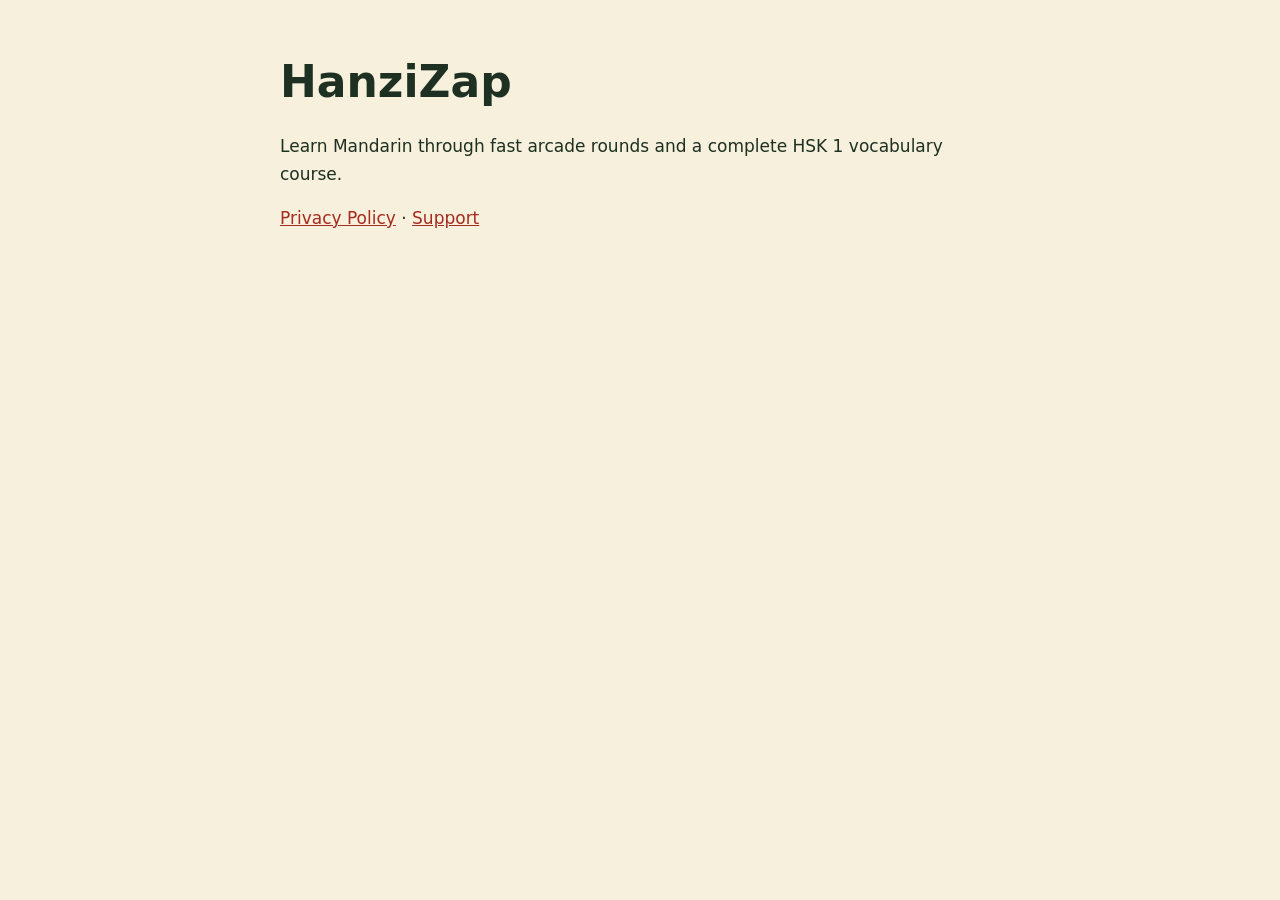
==== index.html @ 844ff972 "hanzizap site files" ====
<!doctype html>
<html lang="en">
<head>
  <meta charset="utf-8">
  <meta name="viewport" content="width=device-width, initial-scale=1">
  <title>HanziZap</title>
  <style>body{font:17px/1.6 system-ui,sans-serif;max-width:720px;margin:60px auto;padding:0 22px;color:#1d3021;background:#f6f0dc}a{color:#a52a20}h1{font-size:44px;line-height:1}</style>
</head>
<body>
  <h1>HanziZap</h1>
  <p>Learn Mandarin through fast arcade rounds and a complete HSK 1 vocabulary course.</p>
  <p><a href="privacy.html">Privacy Policy</a> · <a href="support.html">Support</a></p>
</body>
</html>
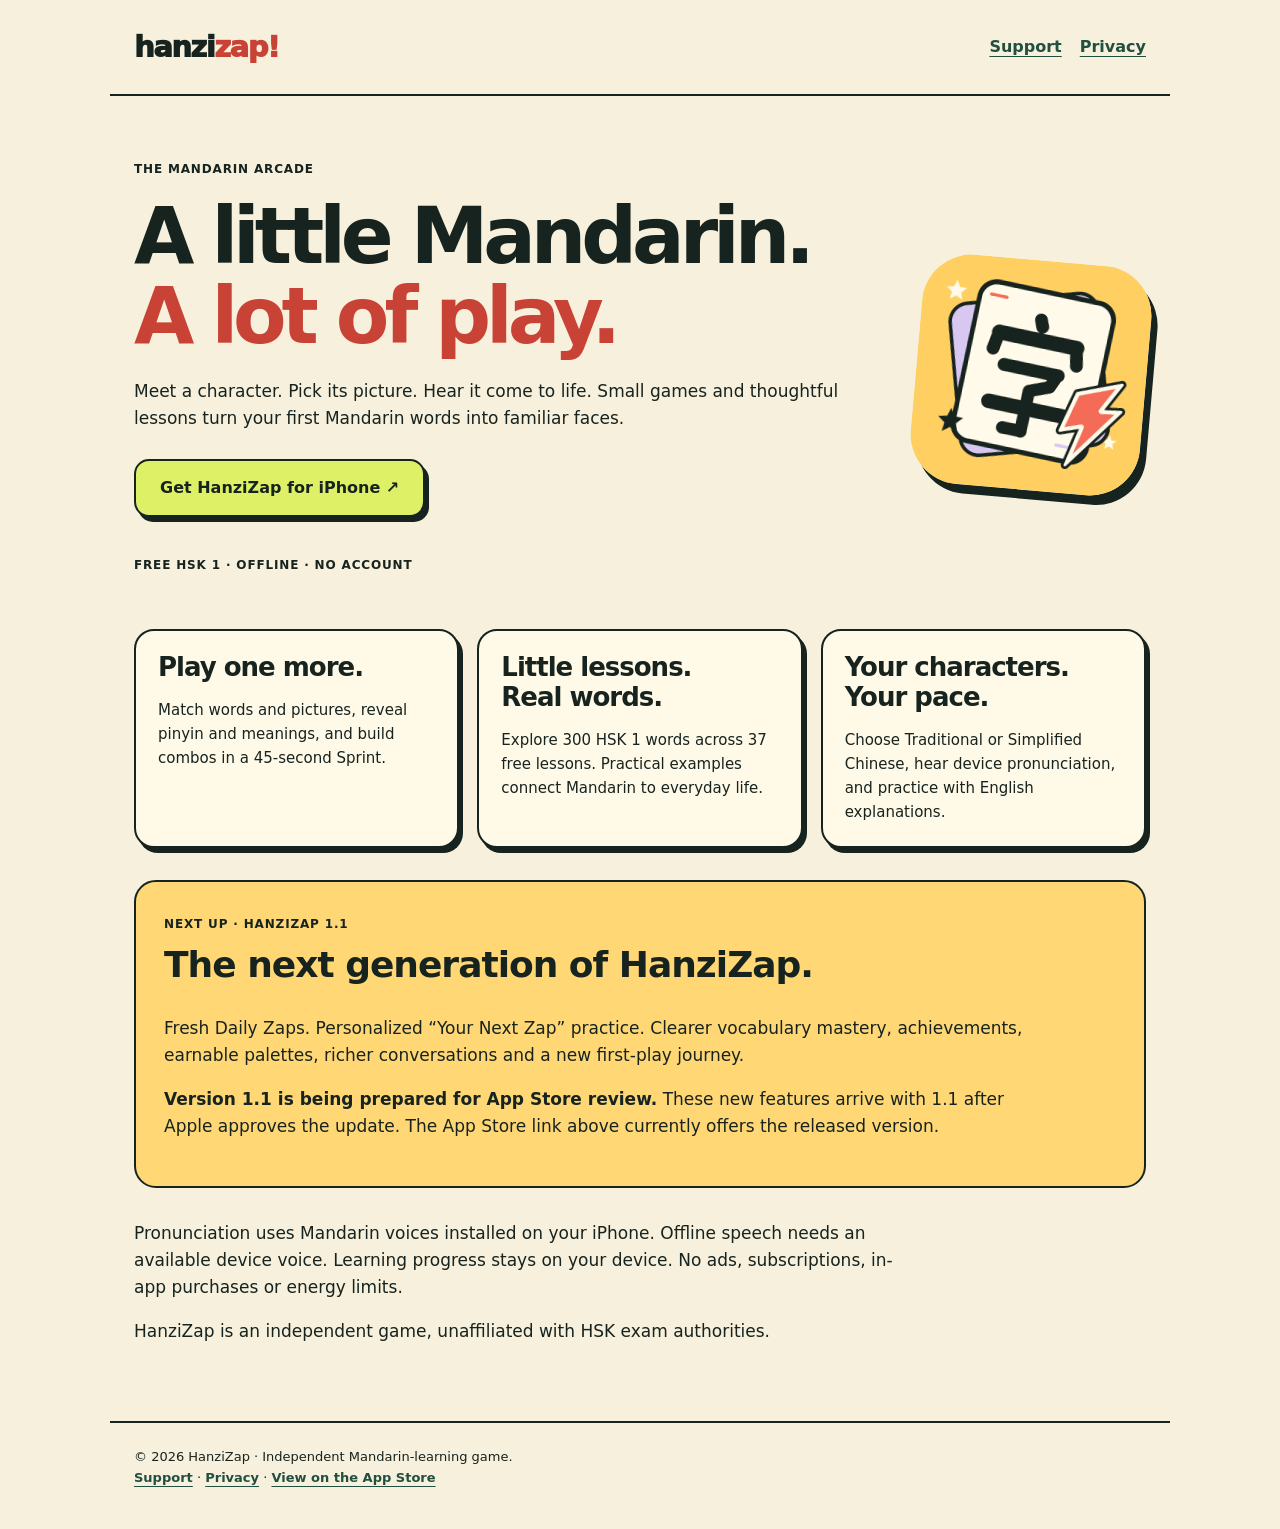
==== commit 978b4a53: "Prepare HanziZap 1.1 marketing, support and sharing privacy information" ====
--- a/index.html
+++ b/index.html
@@ -1,14 +1 @@
-<!doctype html>
-<html lang="en">
-<head>
-  <meta charset="utf-8">
-  <meta name="viewport" content="width=device-width, initial-scale=1">
-  <title>HanziZap</title>
-  <style>body{font:17px/1.6 system-ui,sans-serif;max-width:720px;margin:60px auto;padding:0 22px;color:#1d3021;background:#f6f0dc}a{color:#a52a20}h1{font-size:44px;line-height:1}</style>
-</head>
-<body>
-  <h1>HanziZap</h1>
-  <p>Learn Mandarin through fast arcade rounds and a complete HSK 1 vocabulary course.</p>
-  <p><a href="privacy.html">Privacy Policy</a> · <a href="support.html">Support</a></p>
-</body>
-</html>
+<!doctype html><html lang="en"><head><meta charset="utf-8"><meta name="viewport" content="width=device-width,initial-scale=1"><meta name="theme-color" content="#f6f0dc"><meta name="description" content="HanziZap turns beginner Mandarin into illustrated arcade games and 37 free HSK 1 lessons. Learn offline, without ads or an account."><title>HanziZap · The Mandarin Arcade</title><style>*{box-sizing:border-box}body{margin:0;background:#f6f0dc;color:#17231f;font-family:system-ui,-apple-system,sans-serif;line-height:1.6;background-image:radial-gradient(#17231f18 .7px,transparent .7px);background-size:8px 8px}header,main,footer{max-width:1060px;margin:auto;padding:24px}header{display:flex;align-items:center;justify-content:space-between;gap:16px;flex-wrap:wrap;border-bottom:2px solid #17231f}header>a{font-size:29px;font-weight:950;letter-spacing:-1.5px;text-decoration:none;color:#17231f}header>a span,.accent{color:#c84235}nav{display:flex;gap:18px;flex-wrap:wrap}a{color:#214f40;font-weight:800;text-underline-offset:4px}a:focus-visible,summary:focus-visible{outline:3px solid #c84235;outline-offset:4px}h1{font-size:clamp(40px,7vw,78px);letter-spacing:-.065em;line-height:1.02;margin:16px 0 22px}h2{font-size:26px;letter-spacing:-1px;line-height:1.15;margin-top:30px}p{font-size:17px;max-width:760px}small,.eyebrow{font-size:12px;font-weight:850;letter-spacing:.07em}.hero{display:grid;grid-template-columns:1fr 230px;gap:40px;align-items:center;padding:35px 0}.icon{width:230px;height:230px;border-radius:50px;transform:rotate(5deg);box-shadow:7px 9px 0 #17231f}.button{display:inline-block;padding:14px 24px;min-height:48px;border:2px solid #17231f;border-radius:15px;background:#def166;color:#17231f;text-decoration:none;box-shadow:4px 5px 0 #17231f;margin:10px 8px 16px 0}.grid{display:grid;grid-template-columns:repeat(3,1fr);gap:18px}.card{padding:22px;border:2px solid #17231f;border-radius:20px;background:#fff9e7;box-shadow:4px 5px 0 #17231f}.card h2{margin:0 0 12px}.card p{font-size:15px;margin-bottom:0}.next{background:#ffd775;border:2px solid #17231f;border-radius:22px;padding:28px;margin:32px 0}.next h2{font-size:36px;margin-top:8px}.next p{max-width:860px}.prose{max-width:800px;padding-bottom:50px}.prose h1{font-size:50px}.prose h2{font-size:24px}.prose p,.prose li{font-size:16px}.notice{border-left:5px solid #c84235;padding:8px 18px;background:#fff9e7}footer{border-top:2px solid #17231f;margin-top:35px;font-size:13px;padding-bottom:40px}details{border:2px solid #17231f;border-radius:16px;padding:0 18px;background:#fff9e7;margin:18px 0}summary{min-height:48px;align-content:center;cursor:pointer;font-weight:800}@media(max-width:720px){.hero{grid-template-columns:1fr;gap:20px}.icon{width:140px;height:140px;grid-row:1}.grid{grid-template-columns:1fr}.next{padding:20px}header,main,footer{padding:20px}.prose h1{font-size:39px}}@media(prefers-reduced-motion:reduce){*{scroll-behavior:auto}}</style></head><body><header><a href="index.html" aria-label="HanziZap home">hanzi<span>zap!</span></a><nav aria-label="Main"><a href="support.html">Support</a><a href="privacy.html">Privacy</a></nav></header><main><section class="hero"><div><span class="eyebrow">THE MANDARIN ARCADE</span><h1>A little Mandarin.<br><span class="accent">A lot of play.</span></h1><p>Meet a character. Pick its picture. Hear it come to life. Small games and thoughtful lessons turn your first Mandarin words into familiar faces.</p><a class="button" href="https://apps.apple.com/app/id6828745593">Get HanziZap for iPhone ↗︎</a><p><small>FREE HSK 1 · OFFLINE · NO ACCOUNT</small></p></div><img class="icon" src="app-icon.png" width="230" height="230" alt="HanziZap’s illustrated arcade icon"></section><section class="grid" aria-label="Ways to learn"><article class="card"><h2>Play one more.</h2><p>Match words and pictures, reveal pinyin and meanings, and build combos in a 45-second Sprint.</p></article><article class="card"><h2>Little lessons.<br>Real words.</h2><p>Explore 300 HSK 1 words across 37 free lessons. Practical examples connect Mandarin to everyday life.</p></article><article class="card"><h2>Your characters.<br>Your pace.</h2><p>Choose Traditional or Simplified Chinese, hear device pronunciation, and practice with English explanations.</p></article></section><section class="next"><span class="eyebrow">NEXT UP · HANZIZAP 1.1</span><h2>The next generation of HanziZap.</h2><p>Fresh Daily Zaps. Personalized “Your Next Zap” practice. Clearer vocabulary mastery, achievements, earnable palettes, richer conversations and a new first-play journey.</p><p><strong>Version 1.1 is being prepared for App Store review.</strong> These new features arrive with 1.1 after Apple approves the update. The App Store link above currently offers the released version.</p></section><p>Pronunciation uses Mandarin voices installed on your iPhone. Offline speech needs an available device voice. Learning progress stays on your device. No ads, subscriptions, in-app purchases or energy limits.</p><p>HanziZap is an independent game, unaffiliated with HSK exam authorities.</p></main><footer>© 2026 HanziZap · Independent Mandarin-learning game.<br><a href="support.html">Support</a> · <a href="privacy.html">Privacy</a> · <a href="https://apps.apple.com/app/id6828745593">View on the App Store</a></footer></body></html>
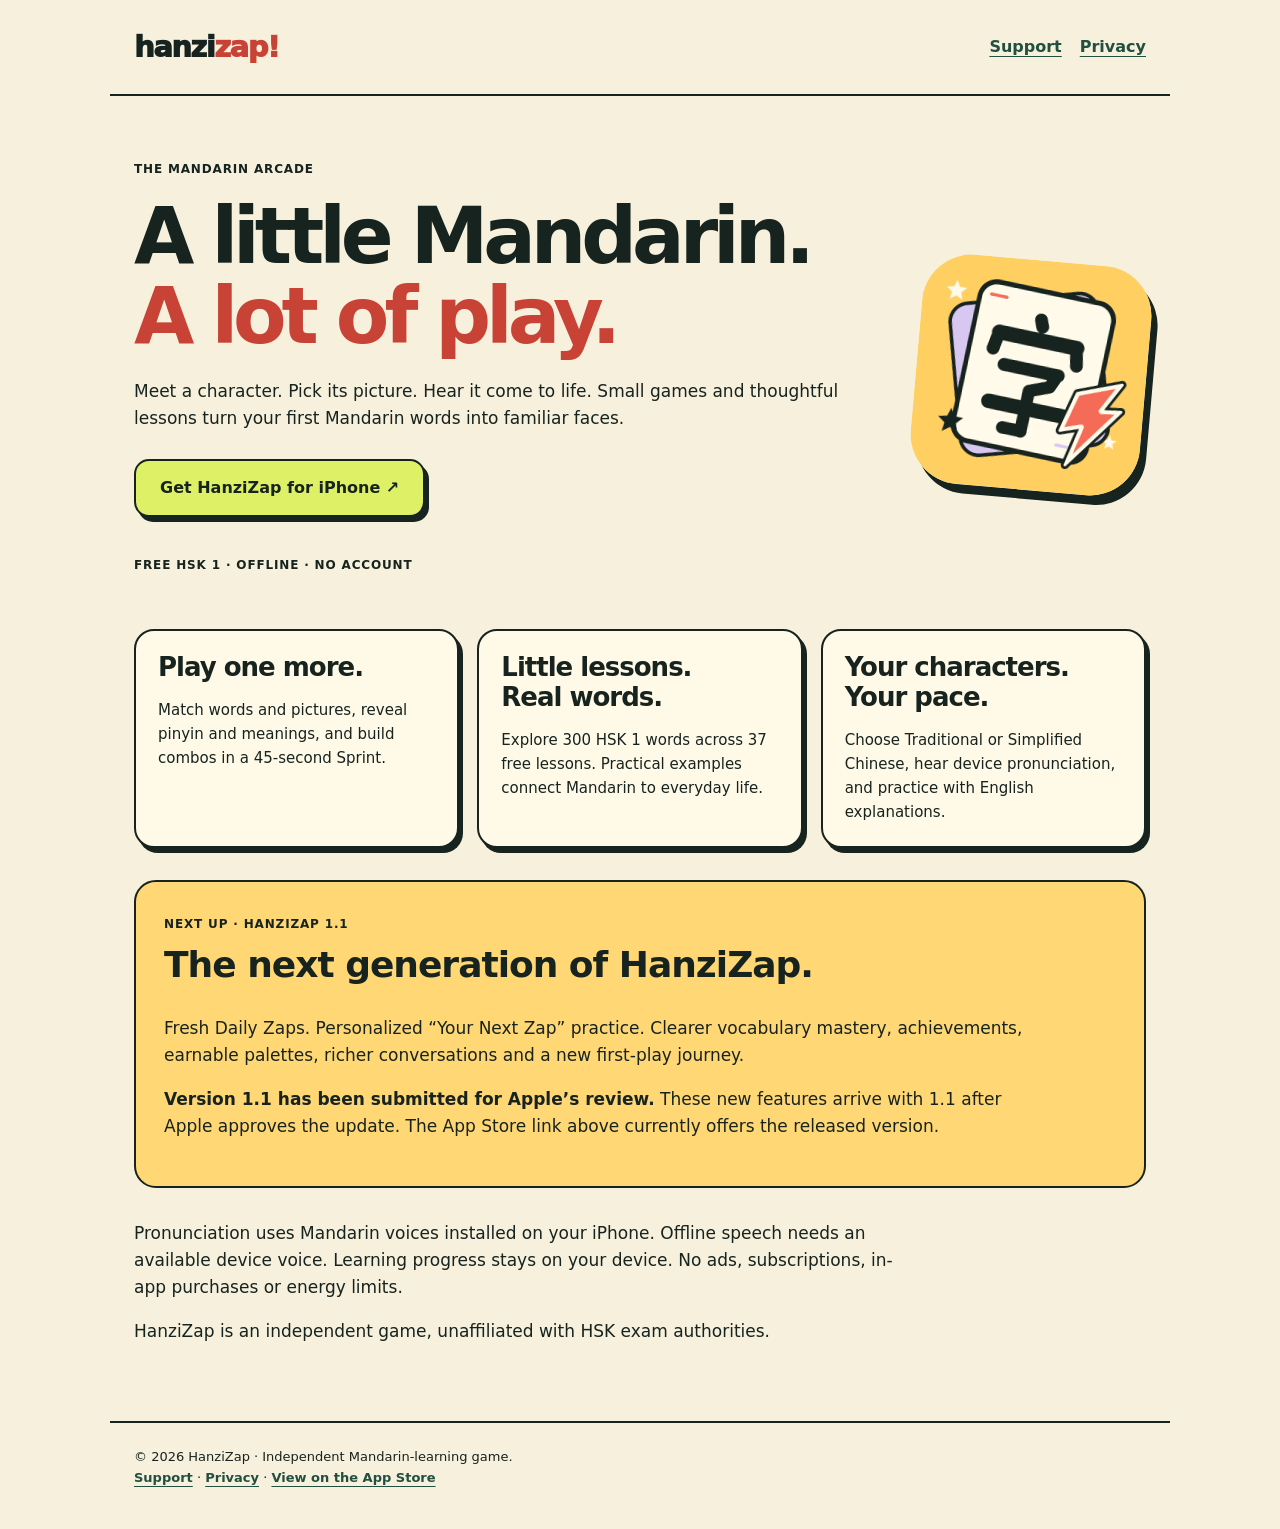
==== commit 83fe53a7: "Confirm HanziZap 1.1 submitted for Apple review" ====
--- a/index.html
+++ b/index.html
@@ -1 +1 @@
-<!doctype html><html lang="en"><head><meta charset="utf-8"><meta name="viewport" content="width=device-width,initial-scale=1"><meta name="theme-color" content="#f6f0dc"><meta name="description" content="HanziZap turns beginner Mandarin into illustrated arcade games and 37 free HSK 1 lessons. Learn offline, without ads or an account."><title>HanziZap · The Mandarin Arcade</title><style>*{box-sizing:border-box}body{margin:0;background:#f6f0dc;color:#17231f;font-family:system-ui,-apple-system,sans-serif;line-height:1.6;background-image:radial-gradient(#17231f18 .7px,transparent .7px);background-size:8px 8px}header,main,footer{max-width:1060px;margin:auto;padding:24px}header{display:flex;align-items:center;justify-content:space-between;gap:16px;flex-wrap:wrap;border-bottom:2px solid #17231f}header>a{font-size:29px;font-weight:950;letter-spacing:-1.5px;text-decoration:none;color:#17231f}header>a span,.accent{color:#c84235}nav{display:flex;gap:18px;flex-wrap:wrap}a{color:#214f40;font-weight:800;text-underline-offset:4px}a:focus-visible,summary:focus-visible{outline:3px solid #c84235;outline-offset:4px}h1{font-size:clamp(40px,7vw,78px);letter-spacing:-.065em;line-height:1.02;margin:16px 0 22px}h2{font-size:26px;letter-spacing:-1px;line-height:1.15;margin-top:30px}p{font-size:17px;max-width:760px}small,.eyebrow{font-size:12px;font-weight:850;letter-spacing:.07em}.hero{display:grid;grid-template-columns:1fr 230px;gap:40px;align-items:center;padding:35px 0}.icon{width:230px;height:230px;border-radius:50px;transform:rotate(5deg);box-shadow:7px 9px 0 #17231f}.button{display:inline-block;padding:14px 24px;min-height:48px;border:2px solid #17231f;border-radius:15px;background:#def166;color:#17231f;text-decoration:none;box-shadow:4px 5px 0 #17231f;margin:10px 8px 16px 0}.grid{display:grid;grid-template-columns:repeat(3,1fr);gap:18px}.card{padding:22px;border:2px solid #17231f;border-radius:20px;background:#fff9e7;box-shadow:4px 5px 0 #17231f}.card h2{margin:0 0 12px}.card p{font-size:15px;margin-bottom:0}.next{background:#ffd775;border:2px solid #17231f;border-radius:22px;padding:28px;margin:32px 0}.next h2{font-size:36px;margin-top:8px}.next p{max-width:860px}.prose{max-width:800px;padding-bottom:50px}.prose h1{font-size:50px}.prose h2{font-size:24px}.prose p,.prose li{font-size:16px}.notice{border-left:5px solid #c84235;padding:8px 18px;background:#fff9e7}footer{border-top:2px solid #17231f;margin-top:35px;font-size:13px;padding-bottom:40px}details{border:2px solid #17231f;border-radius:16px;padding:0 18px;background:#fff9e7;margin:18px 0}summary{min-height:48px;align-content:center;cursor:pointer;font-weight:800}@media(max-width:720px){.hero{grid-template-columns:1fr;gap:20px}.icon{width:140px;height:140px;grid-row:1}.grid{grid-template-columns:1fr}.next{padding:20px}header,main,footer{padding:20px}.prose h1{font-size:39px}}@media(prefers-reduced-motion:reduce){*{scroll-behavior:auto}}</style></head><body><header><a href="index.html" aria-label="HanziZap home">hanzi<span>zap!</span></a><nav aria-label="Main"><a href="support.html">Support</a><a href="privacy.html">Privacy</a></nav></header><main><section class="hero"><div><span class="eyebrow">THE MANDARIN ARCADE</span><h1>A little Mandarin.<br><span class="accent">A lot of play.</span></h1><p>Meet a character. Pick its picture. Hear it come to life. Small games and thoughtful lessons turn your first Mandarin words into familiar faces.</p><a class="button" href="https://apps.apple.com/app/id6828745593">Get HanziZap for iPhone ↗︎</a><p><small>FREE HSK 1 · OFFLINE · NO ACCOUNT</small></p></div><img class="icon" src="app-icon.png" width="230" height="230" alt="HanziZap’s illustrated arcade icon"></section><section class="grid" aria-label="Ways to learn"><article class="card"><h2>Play one more.</h2><p>Match words and pictures, reveal pinyin and meanings, and build combos in a 45-second Sprint.</p></article><article class="card"><h2>Little lessons.<br>Real words.</h2><p>Explore 300 HSK 1 words across 37 free lessons. Practical examples connect Mandarin to everyday life.</p></article><article class="card"><h2>Your characters.<br>Your pace.</h2><p>Choose Traditional or Simplified Chinese, hear device pronunciation, and practice with English explanations.</p></article></section><section class="next"><span class="eyebrow">NEXT UP · HANZIZAP 1.1</span><h2>The next generation of HanziZap.</h2><p>Fresh Daily Zaps. Personalized “Your Next Zap” practice. Clearer vocabulary mastery, achievements, earnable palettes, richer conversations and a new first-play journey.</p><p><strong>Version 1.1 is being prepared for App Store review.</strong> These new features arrive with 1.1 after Apple approves the update. The App Store link above currently offers the released version.</p></section><p>Pronunciation uses Mandarin voices installed on your iPhone. Offline speech needs an available device voice. Learning progress stays on your device. No ads, subscriptions, in-app purchases or energy limits.</p><p>HanziZap is an independent game, unaffiliated with HSK exam authorities.</p></main><footer>© 2026 HanziZap · Independent Mandarin-learning game.<br><a href="support.html">Support</a> · <a href="privacy.html">Privacy</a> · <a href="https://apps.apple.com/app/id6828745593">View on the App Store</a></footer></body></html>+<!doctype html><html lang="en"><head><meta charset="utf-8"><meta name="viewport" content="width=device-width,initial-scale=1"><meta name="theme-color" content="#f6f0dc"><meta name="description" content="HanziZap turns beginner Mandarin into illustrated arcade games and 37 free HSK 1 lessons. Learn offline, without ads or an account."><title>HanziZap · The Mandarin Arcade</title><style>*{box-sizing:border-box}body{margin:0;background:#f6f0dc;color:#17231f;font-family:system-ui,-apple-system,sans-serif;line-height:1.6;background-image:radial-gradient(#17231f18 .7px,transparent .7px);background-size:8px 8px}header,main,footer{max-width:1060px;margin:auto;padding:24px}header{display:flex;align-items:center;justify-content:space-between;gap:16px;flex-wrap:wrap;border-bottom:2px solid #17231f}header>a{font-size:29px;font-weight:950;letter-spacing:-1.5px;text-decoration:none;color:#17231f}header>a span,.accent{color:#c84235}nav{display:flex;gap:18px;flex-wrap:wrap}a{color:#214f40;font-weight:800;text-underline-offset:4px}a:focus-visible,summary:focus-visible{outline:3px solid #c84235;outline-offset:4px}h1{font-size:clamp(40px,7vw,78px);letter-spacing:-.065em;line-height:1.02;margin:16px 0 22px}h2{font-size:26px;letter-spacing:-1px;line-height:1.15;margin-top:30px}p{font-size:17px;max-width:760px}small,.eyebrow{font-size:12px;font-weight:850;letter-spacing:.07em}.hero{display:grid;grid-template-columns:1fr 230px;gap:40px;align-items:center;padding:35px 0}.icon{width:230px;height:230px;border-radius:50px;transform:rotate(5deg);box-shadow:7px 9px 0 #17231f}.button{display:inline-block;padding:14px 24px;min-height:48px;border:2px solid #17231f;border-radius:15px;background:#def166;color:#17231f;text-decoration:none;box-shadow:4px 5px 0 #17231f;margin:10px 8px 16px 0}.grid{display:grid;grid-template-columns:repeat(3,1fr);gap:18px}.card{padding:22px;border:2px solid #17231f;border-radius:20px;background:#fff9e7;box-shadow:4px 5px 0 #17231f}.card h2{margin:0 0 12px}.card p{font-size:15px;margin-bottom:0}.next{background:#ffd775;border:2px solid #17231f;border-radius:22px;padding:28px;margin:32px 0}.next h2{font-size:36px;margin-top:8px}.next p{max-width:860px}.prose{max-width:800px;padding-bottom:50px}.prose h1{font-size:50px}.prose h2{font-size:24px}.prose p,.prose li{font-size:16px}.notice{border-left:5px solid #c84235;padding:8px 18px;background:#fff9e7}footer{border-top:2px solid #17231f;margin-top:35px;font-size:13px;padding-bottom:40px}details{border:2px solid #17231f;border-radius:16px;padding:0 18px;background:#fff9e7;margin:18px 0}summary{min-height:48px;align-content:center;cursor:pointer;font-weight:800}@media(max-width:720px){.hero{grid-template-columns:1fr;gap:20px}.icon{width:140px;height:140px;grid-row:1}.grid{grid-template-columns:1fr}.next{padding:20px}header,main,footer{padding:20px}.prose h1{font-size:39px}}@media(prefers-reduced-motion:reduce){*{scroll-behavior:auto}}</style></head><body><header><a href="index.html" aria-label="HanziZap home">hanzi<span>zap!</span></a><nav aria-label="Main"><a href="support.html">Support</a><a href="privacy.html">Privacy</a></nav></header><main><section class="hero"><div><span class="eyebrow">THE MANDARIN ARCADE</span><h1>A little Mandarin.<br><span class="accent">A lot of play.</span></h1><p>Meet a character. Pick its picture. Hear it come to life. Small games and thoughtful lessons turn your first Mandarin words into familiar faces.</p><a class="button" href="https://apps.apple.com/app/id6828745593">Get HanziZap for iPhone ↗︎</a><p><small>FREE HSK 1 · OFFLINE · NO ACCOUNT</small></p></div><img class="icon" src="app-icon.png" width="230" height="230" alt="HanziZap’s illustrated arcade icon"></section><section class="grid" aria-label="Ways to learn"><article class="card"><h2>Play one more.</h2><p>Match words and pictures, reveal pinyin and meanings, and build combos in a 45-second Sprint.</p></article><article class="card"><h2>Little lessons.<br>Real words.</h2><p>Explore 300 HSK 1 words across 37 free lessons. Practical examples connect Mandarin to everyday life.</p></article><article class="card"><h2>Your characters.<br>Your pace.</h2><p>Choose Traditional or Simplified Chinese, hear device pronunciation, and practice with English explanations.</p></article></section><section class="next"><span class="eyebrow">NEXT UP · HANZIZAP 1.1</span><h2>The next generation of HanziZap.</h2><p>Fresh Daily Zaps. Personalized “Your Next Zap” practice. Clearer vocabulary mastery, achievements, earnable palettes, richer conversations and a new first-play journey.</p><p><strong>Version 1.1 has been submitted for Apple’s review.</strong> These new features arrive with 1.1 after Apple approves the update. The App Store link above currently offers the released version.</p></section><p>Pronunciation uses Mandarin voices installed on your iPhone. Offline speech needs an available device voice. Learning progress stays on your device. No ads, subscriptions, in-app purchases or energy limits.</p><p>HanziZap is an independent game, unaffiliated with HSK exam authorities.</p></main><footer>© 2026 HanziZap · Independent Mandarin-learning game.<br><a href="support.html">Support</a> · <a href="privacy.html">Privacy</a> · <a href="https://apps.apple.com/app/id6828745593">View on the App Store</a></footer></body></html>
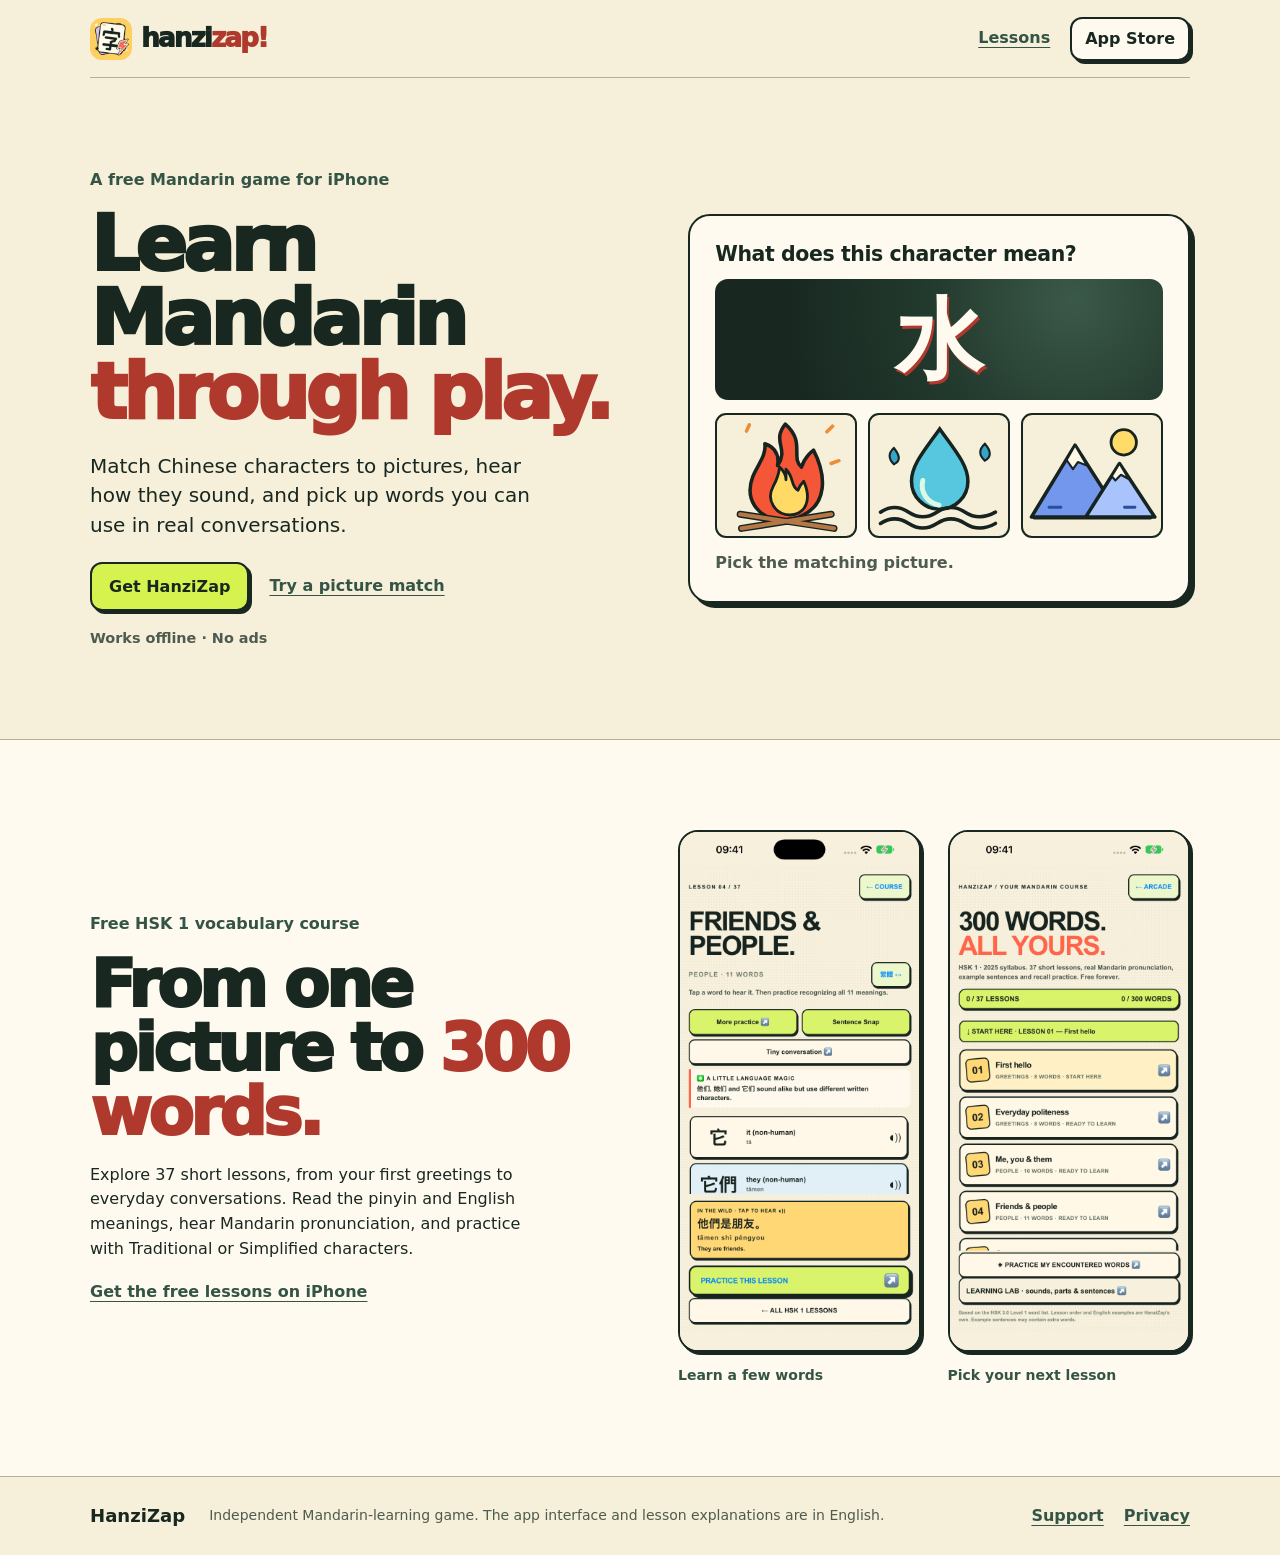
==== commit 18e9cb83: "Publish interactive HanziZap landing page" ====
--- a/index.html
+++ b/index.html
@@ -1 +1,111 @@
-<!doctype html><html lang="en"><head><meta charset="utf-8"><meta name="viewport" content="width=device-width,initial-scale=1"><meta name="theme-color" content="#f6f0dc"><meta name="description" content="HanziZap turns beginner Mandarin into illustrated arcade games and 37 free HSK 1 lessons. Learn offline, without ads or an account."><title>HanziZap · The Mandarin Arcade</title><style>*{box-sizing:border-box}body{margin:0;background:#f6f0dc;color:#17231f;font-family:system-ui,-apple-system,sans-serif;line-height:1.6;background-image:radial-gradient(#17231f18 .7px,transparent .7px);background-size:8px 8px}header,main,footer{max-width:1060px;margin:auto;padding:24px}header{display:flex;align-items:center;justify-content:space-between;gap:16px;flex-wrap:wrap;border-bottom:2px solid #17231f}header>a{font-size:29px;font-weight:950;letter-spacing:-1.5px;text-decoration:none;color:#17231f}header>a span,.accent{color:#c84235}nav{display:flex;gap:18px;flex-wrap:wrap}a{color:#214f40;font-weight:800;text-underline-offset:4px}a:focus-visible,summary:focus-visible{outline:3px solid #c84235;outline-offset:4px}h1{font-size:clamp(40px,7vw,78px);letter-spacing:-.065em;line-height:1.02;margin:16px 0 22px}h2{font-size:26px;letter-spacing:-1px;line-height:1.15;margin-top:30px}p{font-size:17px;max-width:760px}small,.eyebrow{font-size:12px;font-weight:850;letter-spacing:.07em}.hero{display:grid;grid-template-columns:1fr 230px;gap:40px;align-items:center;padding:35px 0}.icon{width:230px;height:230px;border-radius:50px;transform:rotate(5deg);box-shadow:7px 9px 0 #17231f}.button{display:inline-block;padding:14px 24px;min-height:48px;border:2px solid #17231f;border-radius:15px;background:#def166;color:#17231f;text-decoration:none;box-shadow:4px 5px 0 #17231f;margin:10px 8px 16px 0}.grid{display:grid;grid-template-columns:repeat(3,1fr);gap:18px}.card{padding:22px;border:2px solid #17231f;border-radius:20px;background:#fff9e7;box-shadow:4px 5px 0 #17231f}.card h2{margin:0 0 12px}.card p{font-size:15px;margin-bottom:0}.next{background:#ffd775;border:2px solid #17231f;border-radius:22px;padding:28px;margin:32px 0}.next h2{font-size:36px;margin-top:8px}.next p{max-width:860px}.prose{max-width:800px;padding-bottom:50px}.prose h1{font-size:50px}.prose h2{font-size:24px}.prose p,.prose li{font-size:16px}.notice{border-left:5px solid #c84235;padding:8px 18px;background:#fff9e7}footer{border-top:2px solid #17231f;margin-top:35px;font-size:13px;padding-bottom:40px}details{border:2px solid #17231f;border-radius:16px;padding:0 18px;background:#fff9e7;margin:18px 0}summary{min-height:48px;align-content:center;cursor:pointer;font-weight:800}@media(max-width:720px){.hero{grid-template-columns:1fr;gap:20px}.icon{width:140px;height:140px;grid-row:1}.grid{grid-template-columns:1fr}.next{padding:20px}header,main,footer{padding:20px}.prose h1{font-size:39px}}@media(prefers-reduced-motion:reduce){*{scroll-behavior:auto}}</style></head><body><header><a href="index.html" aria-label="HanziZap home">hanzi<span>zap!</span></a><nav aria-label="Main"><a href="support.html">Support</a><a href="privacy.html">Privacy</a></nav></header><main><section class="hero"><div><span class="eyebrow">THE MANDARIN ARCADE</span><h1>A little Mandarin.<br><span class="accent">A lot of play.</span></h1><p>Meet a character. Pick its picture. Hear it come to life. Small games and thoughtful lessons turn your first Mandarin words into familiar faces.</p><a class="button" href="https://apps.apple.com/app/id6828745593">Get HanziZap for iPhone ↗︎</a><p><small>FREE HSK 1 · OFFLINE · NO ACCOUNT</small></p></div><img class="icon" src="app-icon.png" width="230" height="230" alt="HanziZap’s illustrated arcade icon"></section><section class="grid" aria-label="Ways to learn"><article class="card"><h2>Play one more.</h2><p>Match words and pictures, reveal pinyin and meanings, and build combos in a 45-second Sprint.</p></article><article class="card"><h2>Little lessons.<br>Real words.</h2><p>Explore 300 HSK 1 words across 37 free lessons. Practical examples connect Mandarin to everyday life.</p></article><article class="card"><h2>Your characters.<br>Your pace.</h2><p>Choose Traditional or Simplified Chinese, hear device pronunciation, and practice with English explanations.</p></article></section><section class="next"><span class="eyebrow">NEXT UP · HANZIZAP 1.1</span><h2>The next generation of HanziZap.</h2><p>Fresh Daily Zaps. Personalized “Your Next Zap” practice. Clearer vocabulary mastery, achievements, earnable palettes, richer conversations and a new first-play journey.</p><p><strong>Version 1.1 has been submitted for Apple’s review.</strong> These new features arrive with 1.1 after Apple approves the update. The App Store link above currently offers the released version.</p></section><p>Pronunciation uses Mandarin voices installed on your iPhone. Offline speech needs an available device voice. Learning progress stays on your device. No ads, subscriptions, in-app purchases or energy limits.</p><p>HanziZap is an independent game, unaffiliated with HSK exam authorities.</p></main><footer>© 2026 HanziZap · Independent Mandarin-learning game.<br><a href="support.html">Support</a> · <a href="privacy.html">Privacy</a> · <a href="https://apps.apple.com/app/id6828745593">View on the App Store</a></footer></body></html>+<!doctype html>
+<html lang="en">
+<head>
+  <meta charset="utf-8">
+  <meta name="viewport" content="width=device-width, initial-scale=1">
+  <meta name="theme-color" content="#f6efd9">
+  <meta name="description" content="Try a Mandarin picture match, then keep playing in HanziZap. Learn 300 HSK 1 words in 37 free beginner lessons on iPhone.">
+  <meta property="og:type" content="website">
+  <meta property="og:title" content="HanziZap · Learn Mandarin through play">
+  <meta property="og:description" content="Match a character to a picture. Try a free round of HanziZap, then explore 37 beginner Mandarin lessons.">
+  <meta property="og:url" content="https://hanzizap.com/">
+  <meta property="og:image" content="https://hanzizap.com/funnel-assets/share.jpg">
+  <meta name="twitter:card" content="summary_large_image">
+  <link rel="canonical" href="https://hanzizap.com/">
+  <link rel="icon" href="funnel-assets/app-icon.png" type="image/png">
+  <link rel="stylesheet" href="funnel.css">
+  <script src="funnel.js" defer></script>
+  <title>HanziZap · Learn Mandarin through play</title>
+</head>
+<body>
+  <a class="skip-link" href="#main">Skip to content</a>
+  <header class="site-header shell">
+    <a class="brand" href="#top" aria-label="HanziZap home">
+      <img src="funnel-assets/app-icon.png" alt="" width="42" height="42">
+      <span>hanzi<span class="brand-accent">zap!</span></span>
+    </a>
+    <nav aria-label="Main navigation">
+      <a class="section-link" href="#lessons">Lessons</a>
+      <a class="store-button store-button-small" data-store-link href="https://apps.apple.com/app/apple-store/id6828745593?pt=120207506&amp;ct=website&amp;mt=8">App Store</a>
+    </nav>
+  </header>
+
+  <main id="main">
+    <section class="hero shell" id="top" aria-labelledby="hero-title">
+      <div class="hero-copy">
+        <p class="hero-label">A free Mandarin game for iPhone</p>
+        <h1 id="hero-title">Learn Mandarin <span>through play.</span></h1>
+        <p class="hero-description">Match Chinese characters to pictures, hear how they sound, and pick up words you can use in real conversations.</p>
+        <div class="hero-actions">
+          <a class="store-button" data-store-link href="https://apps.apple.com/app/apple-store/id6828745593?pt=120207506&amp;ct=website&amp;mt=8">Get HanziZap</a>
+          <a class="section-link" href="#try">Try a picture match</a>
+        </div>
+        <p class="hero-facts">Works offline · No ads</p>
+      </div>
+
+      <section class="game-card" id="try" aria-labelledby="demo-title">
+        <h2 id="demo-title">What does this character mean?</h2>
+        <div class="demo" data-demo hidden>
+          <p class="character" data-character lang="zh-Hant" tabindex="-1">水</p>
+          <div class="choices" role="group" aria-label="Pick the matching picture">
+            <button type="button" class="choice" data-choice="">
+              <img src="funnel-assets/fire.svg" alt="Fire" width="190" height="166">
+              <span class="choice-mark" aria-hidden="true"></span>
+            </button>
+            <button type="button" class="choice" data-choice="">
+              <img src="funnel-assets/water.svg" alt="Water" width="190" height="166">
+              <span class="choice-mark" aria-hidden="true"></span>
+            </button>
+            <button type="button" class="choice" data-choice="">
+              <img src="funnel-assets/mountain.svg" alt="Mountain" width="190" height="166">
+              <span class="choice-mark" aria-hidden="true"></span>
+            </button>
+          </div>
+          <p class="feedback" data-feedback role="status">Pick the matching picture.</p>
+          <div class="game-actions" data-game-actions hidden>
+            <a class="store-button" data-store-link href="https://apps.apple.com/app/apple-store/id6828745593?pt=120207506&amp;ct=website&amp;mt=8">Keep playing on iPhone</a>
+            <button type="button" class="section-link replay" data-next>Try another</button>
+          </div>
+        </div>
+        <noscript>
+          <div class="demo-fallback">
+            <p class="character" lang="zh-Hant">水</p>
+            <p>Shuǐ means water.</p>
+            <a class="store-button" href="https://apps.apple.com/app/apple-store/id6828745593?pt=120207506&amp;ct=website&amp;mt=8">Play the game on iPhone</a>
+          </div>
+        </noscript>
+      </section>
+    </section>
+
+    <section class="lesson-section" id="lessons" aria-labelledby="lesson-title">
+      <div class="shell lesson-layout">
+        <div class="lesson-copy">
+          <p class="lesson-label">Free HSK 1 vocabulary course</p>
+          <h2 id="lesson-title">From one picture to <span>300 words.</span></h2>
+          <p>Explore 37 short lessons, from your first greetings to everyday conversations. Read the pinyin and English meanings, hear Mandarin pronunciation, and practice with Traditional or Simplified characters.</p>
+          <a class="section-link" data-store-link href="https://apps.apple.com/app/apple-store/id6828745593?pt=120207506&amp;ct=website&amp;mt=8">Get the free lessons on iPhone</a>
+        </div>
+        <div class="screens">
+          <figure>
+            <img src="funnel-assets/lesson.png" alt="HanziZap lesson with Mandarin vocabulary, pinyin, and English meanings" width="1320" height="2868" loading="lazy">
+            <figcaption>Learn a few words</figcaption>
+          </figure>
+          <figure>
+            <img src="funnel-assets/course.png" alt="HanziZap course screen with a list of beginner Mandarin lessons" width="1320" height="2868" loading="lazy">
+            <figcaption>Pick your next lesson</figcaption>
+          </figure>
+        </div>
+      </div>
+    </section>
+  </main>
+
+  <footer class="site-footer shell">
+    <span class="footer-brand">HanziZap</span>
+    <p>Independent Mandarin-learning game. The app interface and lesson explanations are in English.</p>
+    <nav aria-label="Footer">
+      <a class="section-link" href="support.html">Support</a>
+      <a class="section-link" href="privacy.html">Privacy</a>
+    </nav>
+  </footer>
+</body>
+</html>
--- a/funnel.css
+++ b/funnel.css
@@ -0,0 +1,422 @@
+:root {
+  color-scheme: light;
+  --background: #f6efd9;
+  --paper: #fffaf0;
+  --ink: #182821;
+  --muted: #4e5b50;
+  --line: #b4af96;
+  --lime: #d6f24f;
+  --red: #af392d;
+  --green: #345445;
+  --yellow: #ffe29b;
+  --shadow: 5px 5px 0 var(--ink);
+  font-family: system-ui, -apple-system, BlinkMacSystemFont, sans-serif;
+}
+
+*, *::before, *::after {
+  box-sizing: border-box;
+}
+
+[hidden] {
+  display: none !important;
+}
+
+html {
+  scroll-behavior: smooth;
+}
+
+body {
+  margin: 0;
+  color: var(--ink);
+  background: var(--background);
+  line-height: 1.55;
+}
+
+button {
+  font: inherit;
+}
+
+a {
+  color: inherit;
+}
+
+img {
+  display: block;
+  max-width: 100%;
+}
+
+:focus-visible {
+  outline: 3px solid var(--red);
+  outline-offset: 4px;
+}
+
+.shell {
+  width: min(1100px, calc(100% - 48px));
+  margin-inline: auto;
+}
+
+.skip-link {
+  position: fixed;
+  z-index: 2;
+  inset: 12px auto auto 12px;
+  padding: 8px 14px;
+  transform: translateY(-200%);
+  background: var(--paper);
+  font-weight: 750;
+}
+
+.skip-link:focus {
+  transform: none;
+}
+
+.site-header, .site-footer {
+  display: flex;
+  flex-wrap: wrap;
+  align-items: center;
+  justify-content: space-between;
+  gap: 14px 24px;
+  min-height: 78px;
+  padding-block: 14px;
+}
+
+.site-header {
+  border-bottom: 1px solid var(--line);
+}
+
+.brand {
+  display: inline-flex;
+  align-items: center;
+  gap: 9px;
+  text-decoration: none;
+  font-size: 1.65rem;
+  font-weight: 930;
+  letter-spacing: -.075em;
+}
+
+.brand img {
+  border-radius: 12px;
+}
+
+.brand-accent, .hero h1 span, .lesson-copy h2 span {
+  color: var(--red);
+}
+
+.site-header nav, .site-footer nav, .hero-actions, .game-actions {
+  display: flex;
+  flex-wrap: wrap;
+  align-items: center;
+  gap: 12px 20px;
+}
+
+.section-link {
+  color: var(--green);
+  font-weight: 760;
+  text-decoration: underline;
+  text-decoration-thickness: .09em;
+  text-underline-offset: .24em;
+}
+
+.section-link:hover {
+  color: var(--red);
+}
+
+.store-button {
+  display: inline-flex;
+  align-items: center;
+  justify-content: center;
+  min-height: 49px;
+  padding: 10px 17px;
+  border: 2px solid var(--ink);
+  border-radius: 12px;
+  background: var(--lime);
+  box-shadow: 3px 3px 0 var(--ink);
+  color: var(--ink);
+  font-weight: 830;
+  line-height: 1.2;
+  text-align: center;
+  text-decoration: none;
+}
+
+.store-button:hover {
+  background: #e5f88a;
+}
+
+.store-button:active {
+  transform: translate(1px, 1px);
+  box-shadow: 2px 2px 0 var(--ink);
+}
+
+.store-button-small {
+  min-height: 44px;
+  padding-inline: 13px;
+  background: var(--paper);
+}
+
+.hero {
+  display: grid;
+  grid-template-columns: minmax(0, 1.02fr) minmax(0, .98fr);
+  align-items: center;
+  gap: clamp(32px, 6vw, 76px);
+  padding-block: clamp(40px, 7vw, 108px);
+}
+
+.hero-label, .lesson-label {
+  margin: 0 0 16px;
+  color: var(--green);
+  font-weight: 790;
+}
+
+.hero h1, .lesson-copy h2 {
+  margin: 0;
+  font-weight: 940;
+  letter-spacing: -.057em;
+  line-height: .96;
+}
+
+.hero h1 {
+  font-size: clamp(2.85rem, 6vw, 5.7rem);
+}
+
+.hero h1 span {
+  display: block;
+}
+
+.hero-description {
+  max-width: 37ch;
+  margin: 22px 0;
+  font-size: clamp(1.06rem, 2vw, 1.25rem);
+  line-height: 1.48;
+}
+
+.hero-facts {
+  margin: 16px 0 0;
+  color: var(--muted);
+  font-size: .9rem;
+  font-weight: 650;
+}
+
+.game-card {
+  min-width: 0;
+  border: 2px solid var(--ink);
+  border-radius: 22px;
+  padding: clamp(16px, 3vw, 25px);
+  background: var(--paper);
+  box-shadow: var(--shadow);
+  scroll-margin-top: 16px;
+}
+
+.game-card h2 {
+  margin: 0 0 11px;
+  font-size: clamp(1rem, 2.2vw, 1.28rem);
+  letter-spacing: -.02em;
+  line-height: 1.3;
+}
+
+.character {
+  display: grid;
+  min-height: 121px;
+  margin: 0 0 13px;
+  padding: 8px 10px;
+  place-items: center;
+  border-radius: 13px;
+  color: var(--paper);
+  background: radial-gradient(circle at 80% 18%, #3b5948 0, #22392d 40%, var(--ink) 78%);
+  text-shadow: 2px 3px 0 var(--red);
+  font-family: "PingFang TC", "Hiragino Sans GB", "Noto Sans CJK TC", sans-serif;
+  font-size: clamp(3.55rem, 8vw, 5.5rem);
+  font-weight: 800;
+  line-height: 1;
+}
+
+.character:focus-visible {
+  outline-offset: 2px;
+}
+
+.choices {
+  display: grid;
+  grid-template-columns: repeat(3, minmax(0, 1fr));
+  gap: clamp(6px, 1.35vw, 11px);
+}
+
+.choice {
+  position: relative;
+  min-width: 0;
+  min-height: 68px;
+  padding: 2px;
+  border: 2px solid var(--ink);
+  border-radius: 11px;
+  background: var(--background);
+  color: var(--ink);
+  cursor: pointer;
+}
+
+.choice:hover:not([aria-disabled="true"]) {
+  background: var(--yellow);
+  box-shadow: 0 2px 0 var(--ink);
+}
+
+.choice img {
+  width: 100%;
+  height: auto;
+}
+
+.choice[aria-disabled="true"] {
+  cursor: default;
+}
+
+.choice[data-result="correct"] {
+  border-color: var(--green);
+  background: #e4edcb;
+}
+
+.choice[data-result="missed"] {
+  border-color: var(--red);
+}
+
+.choice-mark:not(:empty) {
+  position: absolute;
+  inset: auto 3px 3px;
+  padding: 2px;
+  border-radius: 5px;
+  background: var(--ink);
+  color: var(--paper);
+  text-align: center;
+  font-size: .875rem;
+  font-weight: 720;
+}
+
+.feedback {
+  min-height: 1.55em;
+  margin: 13px 0 0;
+  color: var(--muted);
+  font-weight: 650;
+}
+
+.feedback b {
+  color: var(--ink);
+}
+
+.game-actions {
+  margin-top: 13px;
+  gap: 10px 15px;
+}
+
+.replay {
+  min-height: 44px;
+  padding: 0;
+  border: 0;
+  background: transparent;
+  cursor: pointer;
+}
+
+.lesson-section {
+  border-block: 1px solid var(--line);
+  background: var(--paper);
+}
+
+.lesson-layout {
+  display: grid;
+  grid-template-columns: minmax(0, 1fr) minmax(0, 1fr);
+  gap: clamp(26px, 6vw, 76px);
+  align-items: center;
+  padding-block: clamp(45px, 7vw, 90px);
+}
+
+.lesson-copy h2 {
+  max-width: 12ch;
+  font-size: clamp(2.5rem, 5.2vw, 4.5rem);
+}
+
+.lesson-copy p:not(.lesson-label) {
+  max-width: 43ch;
+  margin: 18px 0;
+}
+
+.screens {
+  display: grid;
+  grid-template-columns: repeat(2, minmax(0, 1fr));
+  align-items: start;
+  gap: clamp(12px, 2.5vw, 27px);
+}
+
+.screens figure {
+  margin: 0;
+}
+
+.screens img {
+  width: 100%;
+  height: auto;
+  border: 2px solid var(--ink);
+  border-radius: clamp(10px, 2vw, 20px);
+  background: var(--background);
+  box-shadow: 3px 3px 0 var(--ink);
+}
+
+.screens figcaption {
+  margin-top: 13px;
+  color: var(--green);
+  font-size: .875rem;
+  font-weight: 720;
+}
+
+.site-footer {
+  padding-block: 22px;
+}
+
+.site-footer p {
+  flex: 1 1 260px;
+  margin: 0;
+  color: var(--muted);
+  font-size: .875rem;
+}
+
+.footer-brand {
+  font-size: 1.13rem;
+  font-weight: 850;
+}
+
+@media (max-width: 735px) {
+  .shell {
+    width: calc(100% - 34px);
+  }
+
+  .hero, .lesson-layout {
+    grid-template-columns: 1fr;
+  }
+
+  .hero {
+    padding-block: 30px 47px;
+  }
+
+  .hero h1 {
+    font-size: clamp(2.8rem, 9.7vw, 4.5rem);
+  }
+
+  .hero-description {
+    margin-block: 15px 17px;
+  }
+
+  .game-card {
+    max-width: 535px;
+  }
+
+  .screens {
+    width: min(100%, 440px);
+  }
+}
+
+@media (max-width: 380px) {
+  .site-header nav .section-link {
+    display: none;
+  }
+
+  .hero-actions {
+    gap: 12px 14px;
+  }
+}
+
+@media (prefers-reduced-motion: reduce) {
+  html {
+    scroll-behavior: auto;
+  }
+}
